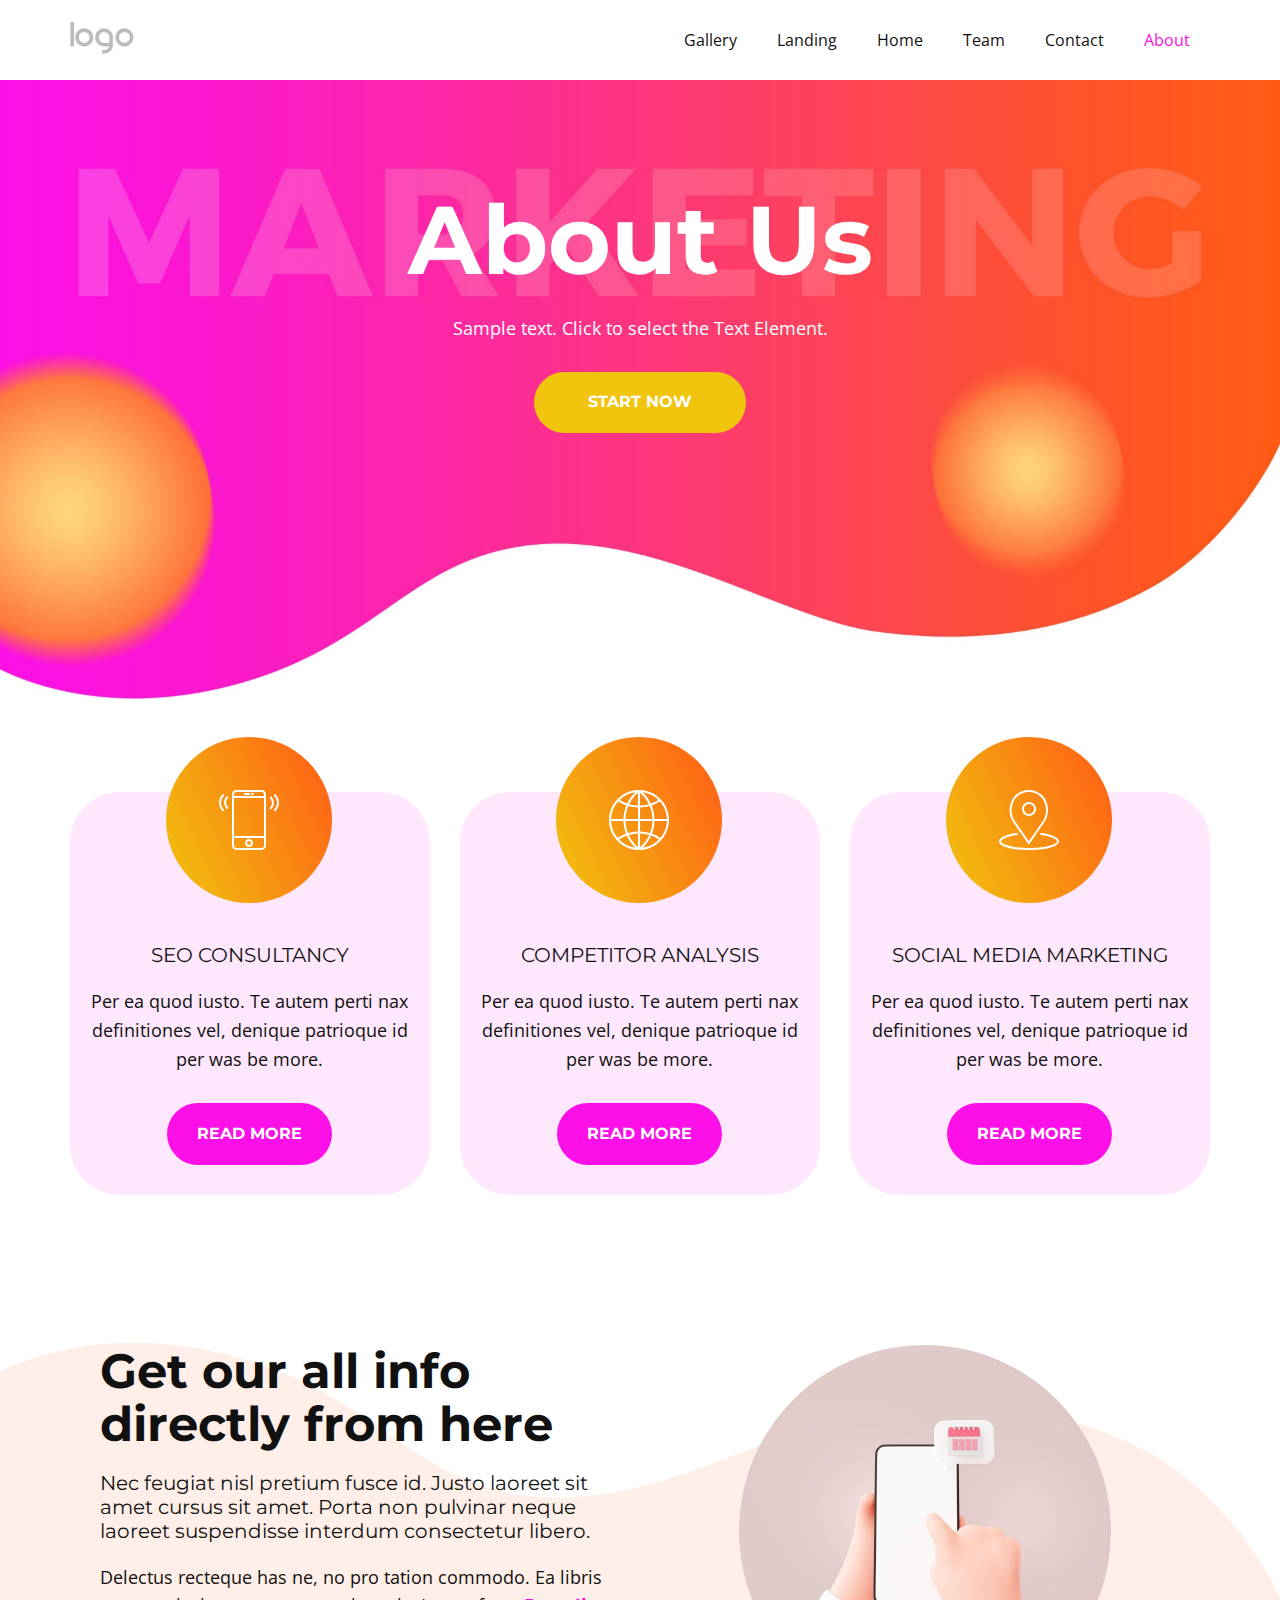
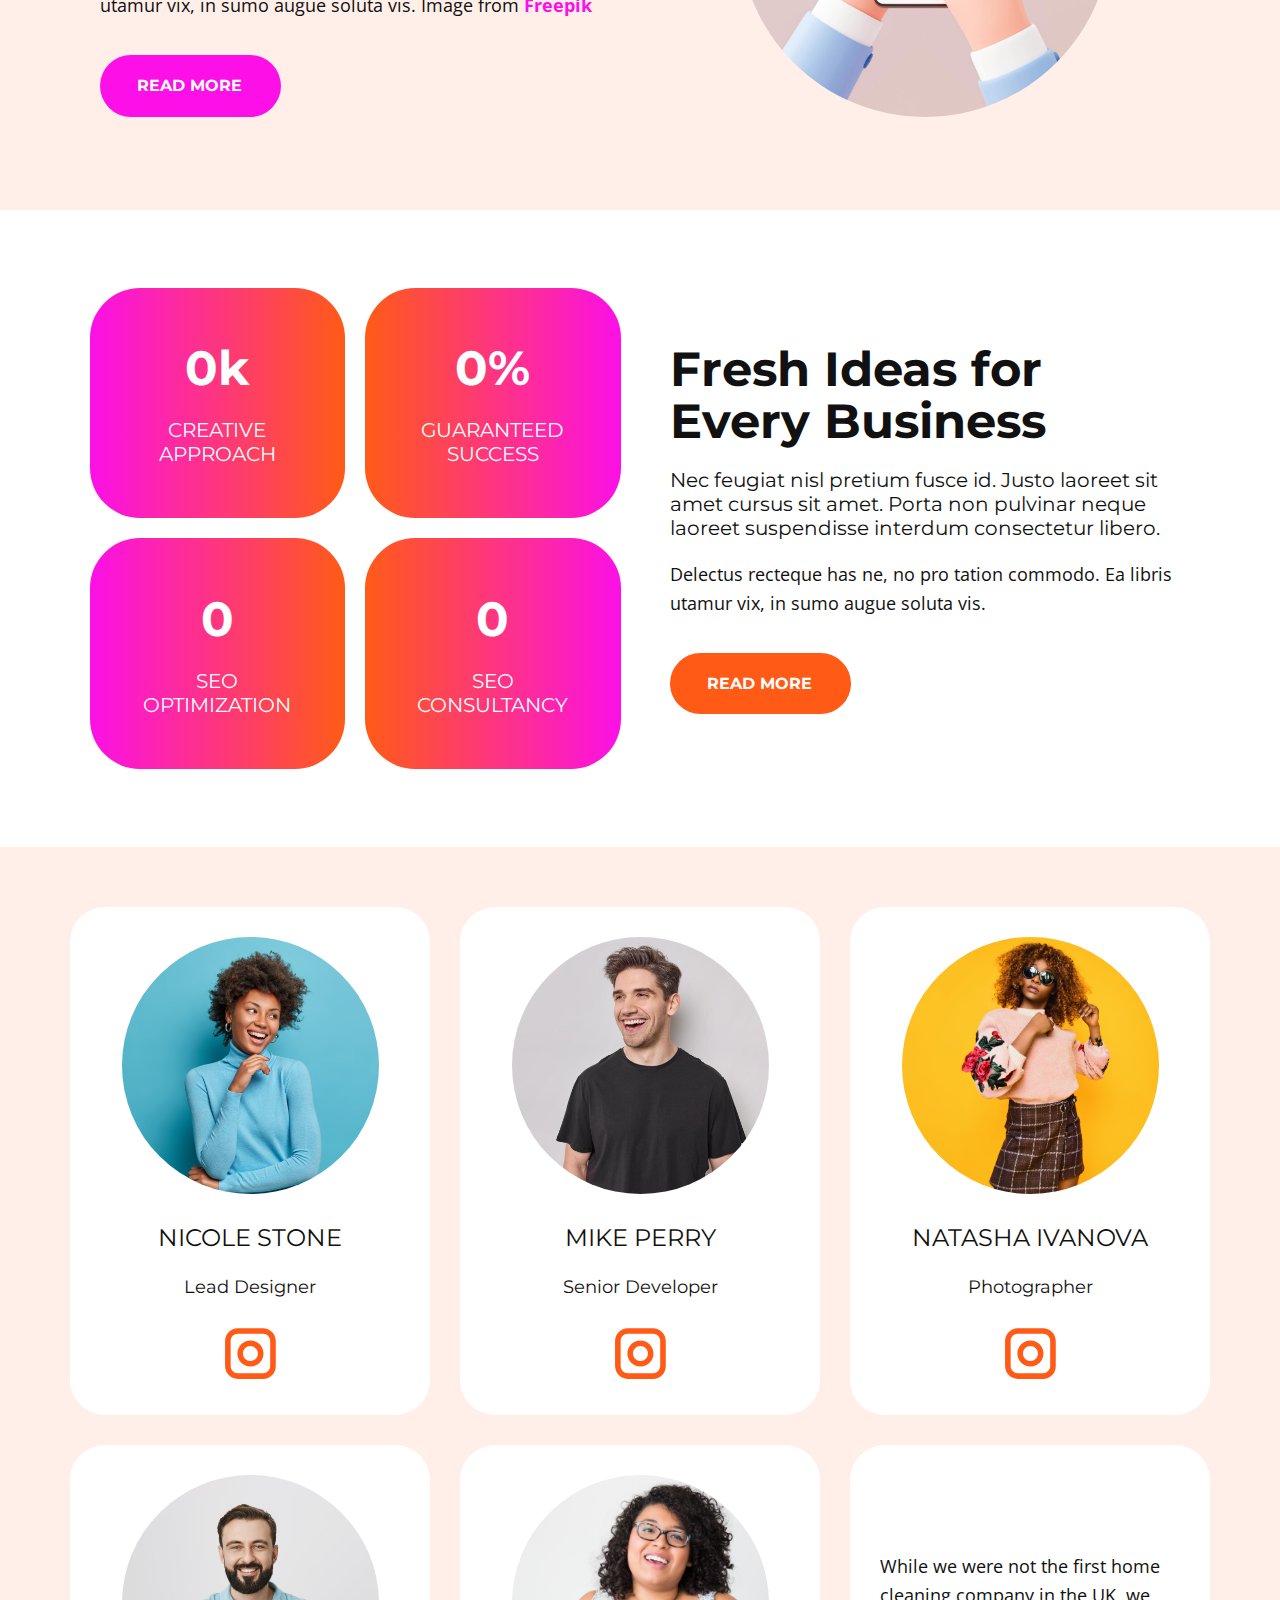
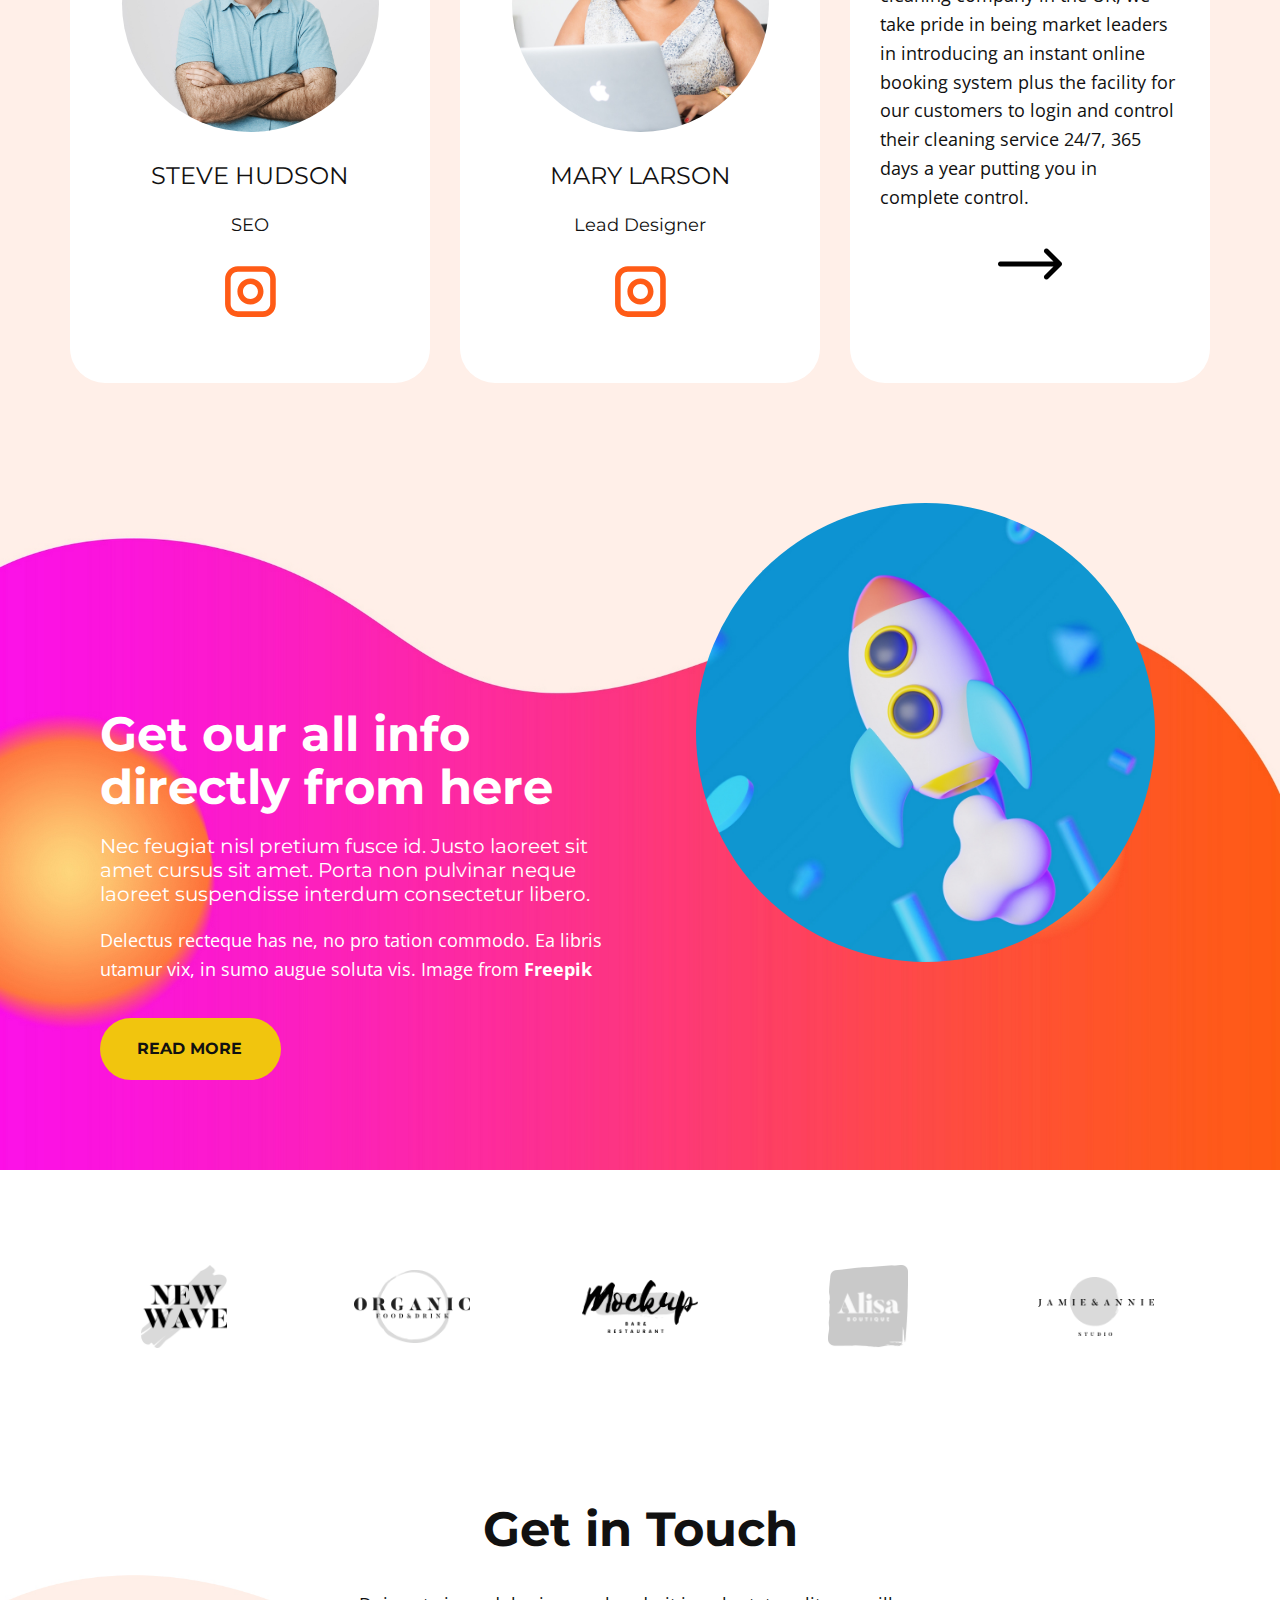
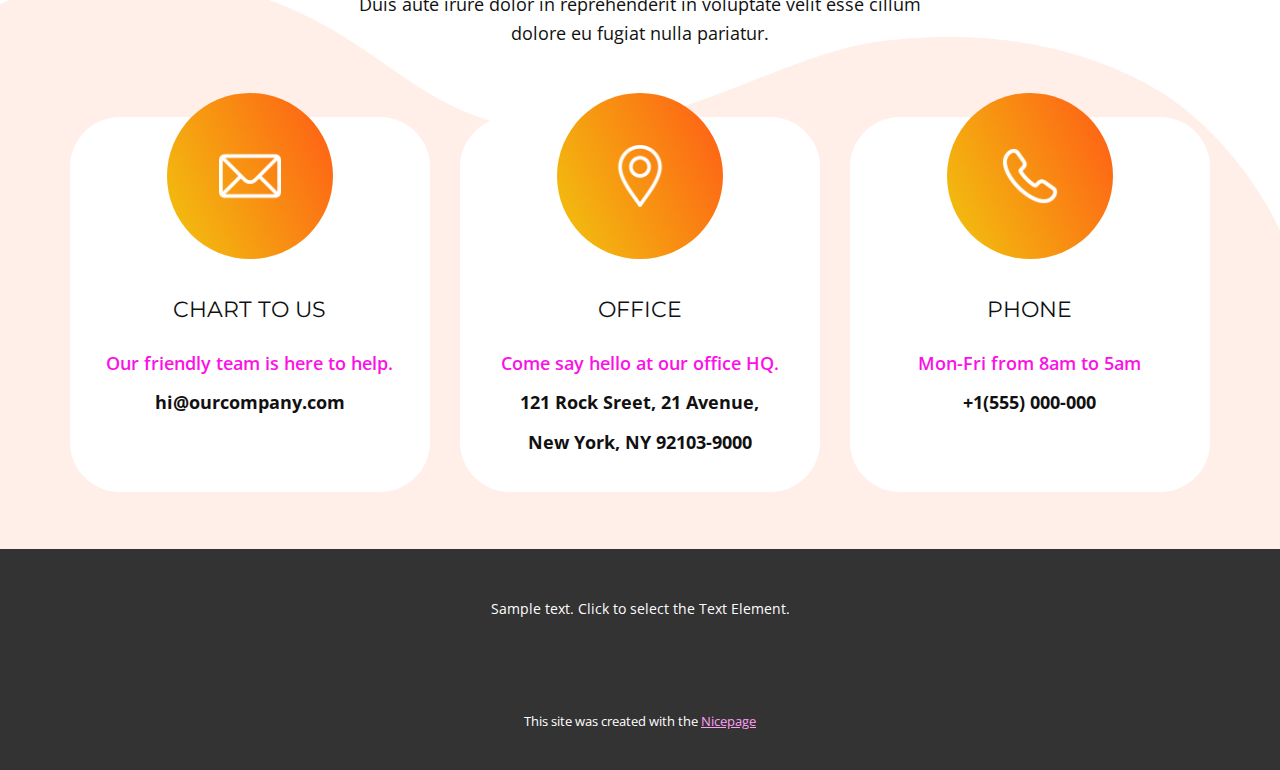
==== About.html @ 723f47ea "Add files via upload" ====
<!DOCTYPE html>
<html style="font-size: 16px;" lang="en"><head>
    <meta name="viewport" content="width=device-width, initial-scale=1.0">
    <meta charset="utf-8">
    <meta name="keywords" content="About Us, ​Get our all info directly from here, ​Fresh Ideas for Every Business, ​Get our all info directly from here, Get in Touch">
    <meta name="description" content="">
    <title>About</title>
    <link rel="stylesheet" href="nicepage.css" media="screen">
<link rel="stylesheet" href="About.css" media="screen">
    <script class="u-script" type="text/javascript" src="jquery.js" defer=""></script>
    <script class="u-script" type="text/javascript" src="nicepage.js" defer=""></script>
    <meta name="generator" content="Nicepage 6.17.0, nicepage.com">
    <link id="u-theme-google-font" rel="stylesheet" href="https://fonts.googleapis.com/css?family=Roboto:100,100i,300,300i,400,400i,500,500i,700,700i,900,900i|Open+Sans:300,300i,400,400i,500,500i,600,600i,700,700i,800,800i">
    <link id="u-page-google-font" rel="stylesheet" href="https://fonts.googleapis.com/css?family=Montserrat:100,100i,200,200i,300,300i,400,400i,500,500i,600,600i,700,700i,800,800i,900,900i">
    
    
    
    
    
    
    
    
    
    
    <script type="application/ld+json">{
		"@context": "http://schema.org",
		"@type": "Organization",
		"name": "",
		"logo": "images/default-logo.png"
}</script>
    <meta name="theme-color" content="#fc10e7">
    <meta property="og:title" content="About">
    <meta property="og:type" content="website">
  <meta data-intl-tel-input-cdn-path="intlTelInput/"></head>
  <body data-path-to-root="./" data-include-products="false" class="u-body u-xl-mode" data-lang="en"><header class="u-clearfix u-header u-header" id="sec-5bbf"><div class="u-clearfix u-sheet u-valign-middle u-sheet-1">
        <a href="#" class="u-image u-logo u-image-1">
          <img src="images/default-logo.png" class="u-logo-image u-logo-image-1">
        </a>
        <nav class="u-menu u-menu-dropdown u-offcanvas u-menu-1">
          <div class="menu-collapse" style="font-size: 1rem; letter-spacing: 0px;">
            <a class="u-button-style u-custom-left-right-menu-spacing u-custom-padding-bottom u-custom-top-bottom-menu-spacing u-nav-link u-text-active-palette-1-base u-text-hover-palette-2-base" href="#">
              <svg class="u-svg-link" viewBox="0 0 24 24"><use xlink:href="#menu-hamburger"></use></svg>
              <svg class="u-svg-content" version="1.1" id="menu-hamburger" viewBox="0 0 16 16" x="0px" y="0px" xmlns:xlink="http://www.w3.org/1999/xlink" xmlns="http://www.w3.org/2000/svg"><g><rect y="1" width="16" height="2"></rect><rect y="7" width="16" height="2"></rect><rect y="13" width="16" height="2"></rect>
</g></svg>
            </a>
          </div>
          <div class="u-nav-container">
            <ul class="u-nav u-unstyled u-nav-1"><li class="u-nav-item"><a class="u-button-style u-nav-link u-text-active-palette-1-base u-text-hover-palette-2-base" href="Gallery.html" style="padding: 10px 20px;">Gallery</a>
</li><li class="u-nav-item"><a class="u-button-style u-nav-link u-text-active-palette-1-base u-text-hover-palette-2-base" href="Landing.html" style="padding: 10px 20px;">Landing</a>
</li><li class="u-nav-item"><a class="u-button-style u-nav-link u-text-active-palette-1-base u-text-hover-palette-2-base" href="./" style="padding: 10px 20px;">Home</a>
</li><li class="u-nav-item"><a class="u-button-style u-nav-link u-text-active-palette-1-base u-text-hover-palette-2-base" href="Team.html" style="padding: 10px 20px;">Team</a>
</li><li class="u-nav-item"><a class="u-button-style u-nav-link u-text-active-palette-1-base u-text-hover-palette-2-base" href="Contact.html" style="padding: 10px 20px;">Contact</a>
</li><li class="u-nav-item"><a class="u-button-style u-nav-link u-text-active-palette-1-base u-text-hover-palette-2-base" href="About.html" style="padding: 10px 20px;">About</a>
</li></ul>
          </div>
          <div class="u-nav-container-collapse">
            <div class="u-black u-container-style u-inner-container-layout u-opacity u-opacity-95 u-sidenav">
              <div class="u-inner-container-layout u-sidenav-overflow">
                <div class="u-menu-close"></div>
                <ul class="u-align-center u-nav u-popupmenu-items u-unstyled u-nav-2"><li class="u-nav-item"><a class="u-button-style u-nav-link" href="Gallery.html">Gallery</a>
</li><li class="u-nav-item"><a class="u-button-style u-nav-link" href="Landing.html">Landing</a>
</li><li class="u-nav-item"><a class="u-button-style u-nav-link" href="./">Home</a>
</li><li class="u-nav-item"><a class="u-button-style u-nav-link" href="Team.html">Team</a>
</li><li class="u-nav-item"><a class="u-button-style u-nav-link" href="Contact.html">Contact</a>
</li><li class="u-nav-item"><a class="u-button-style u-nav-link" href="About.html">About</a>
</li></ul>
              </div>
            </div>
            <div class="u-black u-menu-overlay u-opacity u-opacity-70"></div>
          </div>
        </nav>
      </div></header>
    <section class="u-clearfix u-container-align-center-md u-container-align-center-sm u-container-align-center-xs u-image u-section-1" id="sec-e7ee" data-image-width="2008" data-image-height="1205">
      <div class="u-clearfix u-sheet u-valign-middle-sm u-sheet-1">
        <h1 class="u-align-center u-text u-text-body-alt-color u-text-1">About Us</h1>
        <p class="u-align-center u-text u-text-body-alt-color u-text-default u-text-2">Sample text. Click to select the Text Element.</p>
        <a href="#" class="u-align-center u-border-none u-btn u-button-style u-palette-3-base u-text-body-alt-color u-btn-1">start now</a>
      </div>
    </section>
    <section class="u-clearfix u-section-2" id="sec-95fb">
      <div class="u-clearfix u-sheet u-sheet-1">
        <div class="u-expanded-width u-list u-list-1">
          <div class="u-repeater u-repeater-1">
            <div class="u-container-align-center-lg u-container-align-center-md u-container-align-center-sm u-container-align-center-xs u-container-style u-list-item u-palette-1-light-3 u-radius-50 u-repeater-item u-shape-round u-list-item-1">
              <div class="u-container-layout u-similar-container u-container-layout-1"><span class="u-align-center-lg u-align-center-md u-align-center-sm u-align-center-xs u-gradient u-icon u-icon-circle u-text-white u-icon-1"><svg class="u-svg-link" preserveAspectRatio="xMidYMin slice" viewBox="0 0 60 60" style=""><use xlink:href="#svg-4ed3"></use></svg><svg class="u-svg-content" viewBox="0 0 60 60" x="0px" y="0px" id="svg-4ed3" style="enable-background:new 0 0 60 60;"><g><path d="M42.595,0H17.405C14.977,0,13,1.977,13,4.405v51.189C13,58.023,14.977,60,17.405,60h25.189C45.023,60,47,58.023,47,55.595
		V4.405C47,1.977,45.023,0,42.595,0z M15,8h30v38H15V8z M17.405,2h25.189C43.921,2,45,3.079,45,4.405V6H15V4.405
		C15,3.079,16.079,2,17.405,2z M42.595,58H17.405C16.079,58,15,56.921,15,55.595V48h30v7.595C45,56.921,43.921,58,42.595,58z"></path><path d="M30,49c-2.206,0-4,1.794-4,4s1.794,4,4,4s4-1.794,4-4S32.206,49,30,49z M30,55c-1.103,0-2-0.897-2-2s0.897-2,2-2
		s2,0.897,2,2S31.103,55,30,55z"></path><path d="M26,5h4c0.553,0,1-0.447,1-1s-0.447-1-1-1h-4c-0.553,0-1,0.447-1,1S25.447,5,26,5z"></path><path d="M33,5h1c0.553,0,1-0.447,1-1s-0.447-1-1-1h-1c-0.553,0-1,0.447-1,1S32.447,5,33,5z"></path><path d="M56.612,4.569c-0.391-0.391-1.023-0.391-1.414,0s-0.391,1.023,0,1.414c3.736,3.736,3.736,9.815,0,13.552
		c-0.391,0.391-0.391,1.023,0,1.414c0.195,0.195,0.451,0.293,0.707,0.293s0.512-0.098,0.707-0.293
		C61.128,16.434,61.128,9.085,56.612,4.569z"></path><path d="M52.401,6.845c-0.391-0.391-1.023-0.391-1.414,0s-0.391,1.023,0,1.414c1.237,1.237,1.918,2.885,1.918,4.639
		s-0.681,3.401-1.918,4.638c-0.391,0.391-0.391,1.023,0,1.414c0.195,0.195,0.451,0.293,0.707,0.293s0.512-0.098,0.707-0.293
		c1.615-1.614,2.504-3.764,2.504-6.052S54.017,8.459,52.401,6.845z"></path><path d="M4.802,5.983c0.391-0.391,0.391-1.023,0-1.414s-1.023-0.391-1.414,0c-4.516,4.516-4.516,11.864,0,16.38
		c0.195,0.195,0.451,0.293,0.707,0.293s0.512-0.098,0.707-0.293c0.391-0.391,0.391-1.023,0-1.414
		C1.065,15.799,1.065,9.72,4.802,5.983z"></path><path d="M9.013,6.569c-0.391-0.391-1.023-0.391-1.414,0c-1.615,1.614-2.504,3.764-2.504,6.052s0.889,4.438,2.504,6.053
		c0.195,0.195,0.451,0.293,0.707,0.293s0.512-0.098,0.707-0.293c0.391-0.391,0.391-1.023,0-1.414
		c-1.237-1.237-1.918-2.885-1.918-4.639S7.775,9.22,9.013,7.983C9.403,7.593,9.403,6.96,9.013,6.569z"></path>
</g></svg></span>
                <h5 class="u-align-center-lg u-align-center-md u-align-center-sm u-align-center-xs u-text u-text-default u-text-1"> SEO Consultancy</h5>
                <p class="u-align-center u-text u-text-default u-text-2"> Per ea quod iusto. Te autem perti nax definitiones vel, denique patrioque id per was be more.</p>
                <a href="#" class="u-align-center-lg u-align-center-md u-align-center-sm u-align-center-xs u-btn u-button-style u-btn-1">read more</a>
              </div>
            </div>
            <div class="u-container-align-center-lg u-container-align-center-md u-container-align-center-sm u-container-align-center-xs u-container-style u-list-item u-palette-1-light-3 u-radius-50 u-repeater-item u-shape-round u-list-item-2">
              <div class="u-container-layout u-similar-container u-container-layout-2"><span class="u-align-center-lg u-align-center-md u-align-center-sm u-align-center-xs u-gradient u-icon u-icon-circle u-text-white u-icon-2"><svg class="u-svg-link" preserveAspectRatio="xMidYMin slice" viewBox="0 0 58 58" style=""><use xlink:href="#svg-db15"></use></svg><svg class="u-svg-content" viewBox="0 0 58 58" x="0px" y="0px" id="svg-db15" style="enable-background:new 0 0 58 58;"><path d="M50.688,48.222C55.232,43.101,58,36.369,58,29c0-7.667-2.996-14.643-7.872-19.834c0,0,0-0.001,0-0.001
	c-0.004-0.006-0.01-0.008-0.013-0.013c-5.079-5.399-12.195-8.855-20.11-9.126l-0.001-0.001L29.439,0.01C29.293,0.005,29.147,0,29,0
	s-0.293,0.005-0.439,0.01l-0.563,0.015l-0.001,0.001c-7.915,0.271-15.031,3.727-20.11,9.126c-0.004,0.005-0.01,0.007-0.013,0.013
	c0,0,0,0.001-0.001,0.002C2.996,14.357,0,21.333,0,29c0,7.369,2.768,14.101,7.312,19.222c0.006,0.009,0.006,0.019,0.013,0.028
	c0.018,0.025,0.044,0.037,0.063,0.06c5.106,5.708,12.432,9.385,20.608,9.665l0.001,0.001l0.563,0.015C28.707,57.995,28.853,58,29,58
	s0.293-0.005,0.439-0.01l0.563-0.015l0.001-0.001c8.185-0.281,15.519-3.965,20.625-9.685c0.013-0.017,0.034-0.022,0.046-0.04
	C50.682,48.241,50.682,48.231,50.688,48.222z M2.025,30h12.003c0.113,4.239,0.941,8.358,2.415,12.217
	c-2.844,1.029-5.563,2.409-8.111,4.131C4.585,41.891,2.253,36.21,2.025,30z M8.878,11.023c2.488,1.618,5.137,2.914,7.9,3.882
	C15.086,19.012,14.15,23.44,14.028,28H2.025C2.264,21.493,4.812,15.568,8.878,11.023z M55.975,28H43.972
	c-0.122-4.56-1.058-8.988-2.75-13.095c2.763-0.968,5.412-2.264,7.9-3.882C53.188,15.568,55.736,21.493,55.975,28z M28,14.963
	c-2.891-0.082-5.729-0.513-8.471-1.283C21.556,9.522,24.418,5.769,28,2.644V14.963z M28,16.963V28H16.028
	c0.123-4.348,1.035-8.565,2.666-12.475C21.7,16.396,24.821,16.878,28,16.963z M30,16.963c3.179-0.085,6.3-0.566,9.307-1.438
	c1.631,3.91,2.543,8.127,2.666,12.475H30V16.963z M30,14.963V2.644c3.582,3.125,6.444,6.878,8.471,11.036
	C35.729,14.45,32.891,14.881,30,14.963z M40.409,13.072c-1.921-4.025-4.587-7.692-7.888-10.835
	c5.856,0.766,11.125,3.414,15.183,7.318C45.4,11.017,42.956,12.193,40.409,13.072z M17.591,13.072
	c-2.547-0.879-4.991-2.055-7.294-3.517c4.057-3.904,9.327-6.552,15.183-7.318C22.178,5.38,19.512,9.047,17.591,13.072z M16.028,30
	H28v10.038c-3.307,0.088-6.547,0.604-9.661,1.541C16.932,37.924,16.141,34.019,16.028,30z M28,42.038v13.318
	c-3.834-3.345-6.84-7.409-8.884-11.917C21.983,42.594,24.961,42.124,28,42.038z M30,55.356V42.038
	c3.039,0.085,6.017,0.556,8.884,1.4C36.84,47.947,33.834,52.011,30,55.356z M30,40.038V30h11.972
	c-0.113,4.019-0.904,7.924-2.312,11.58C36.547,40.642,33.307,40.126,30,40.038z M43.972,30h12.003
	c-0.228,6.21-2.559,11.891-6.307,16.348c-2.548-1.722-5.267-3.102-8.111-4.131C43.032,38.358,43.859,34.239,43.972,30z
	 M9.691,47.846c2.366-1.572,4.885-2.836,7.517-3.781c1.945,4.36,4.737,8.333,8.271,11.698C19.328,54.958,13.823,52.078,9.691,47.846
	z M32.521,55.763c3.534-3.364,6.326-7.337,8.271-11.698c2.632,0.945,5.15,2.209,7.517,3.781
	C44.177,52.078,38.672,54.958,32.521,55.763z"></path></svg></span>
                <h5 class="u-align-center-lg u-align-center-md u-align-center-sm u-align-center-xs u-text u-text-default u-text-3"> Competitor Analysis</h5>
                <p class="u-align-center u-text u-text-default u-text-4"> Per ea quod iusto. Te autem perti nax definitiones vel, denique patrioque id per was be more.</p>
                <a href="#" class="u-align-center-lg u-align-center-md u-align-center-sm u-align-center-xs u-btn u-button-style u-btn-2"> read more</a>
              </div>
            </div>
            <div class="u-container-align-center-lg u-container-align-center-md u-container-align-center-sm u-container-align-center-xs u-container-style u-list-item u-palette-1-light-3 u-radius-50 u-repeater-item u-shape-round u-list-item-3">
              <div class="u-container-layout u-similar-container u-container-layout-3"><span class="u-align-center-lg u-align-center-md u-align-center-sm u-align-center-xs u-gradient u-icon u-icon-circle u-text-white u-icon-3"><svg class="u-svg-link" preserveAspectRatio="xMidYMin slice" viewBox="0 0 60 60" style=""><use xlink:href="#svg-4202"></use></svg><svg class="u-svg-content" viewBox="0 0 60 60" x="0px" y="0px" id="svg-4202" style="enable-background:new 0 0 60 60;"><g><path d="M30,26c3.86,0,7-3.141,7-7s-3.14-7-7-7s-7,3.141-7,7S26.14,26,30,26z M30,14c2.757,0,5,2.243,5,5s-2.243,5-5,5
		s-5-2.243-5-5S27.243,14,30,14z"></path><path d="M29.823,54.757L45.164,32.6c5.754-7.671,4.922-20.28-1.781-26.982C39.761,1.995,34.945,0,29.823,0
		s-9.938,1.995-13.56,5.617c-6.703,6.702-7.535,19.311-1.804,26.952L29.823,54.757z M17.677,7.031C20.922,3.787,25.235,2,29.823,2
		s8.901,1.787,12.146,5.031c6.05,6.049,6.795,17.437,1.573,24.399L29.823,51.243L16.082,31.4
		C10.882,24.468,11.628,13.08,17.677,7.031z"></path><path d="M42.117,43.007c-0.55-0.067-1.046,0.327-1.11,0.876s0.328,1.046,0.876,1.11C52.399,46.231,58,49.567,58,51.5
		c0,2.714-10.652,6.5-28,6.5S2,54.214,2,51.5c0-1.933,5.601-5.269,16.117-6.507c0.548-0.064,0.94-0.562,0.876-1.11
		c-0.065-0.549-0.561-0.945-1.11-0.876C7.354,44.247,0,47.739,0,51.5C0,55.724,10.305,60,30,60s30-4.276,30-8.5
		C60,47.739,52.646,44.247,42.117,43.007z"></path>
</g></svg></span>
                <h5 class="u-align-center-lg u-align-center-md u-align-center-sm u-align-center-xs u-text u-text-default u-text-5"> Social Media Marketing</h5>
                <p class="u-align-center u-text u-text-default u-text-6"> Per ea quod iusto. Te autem perti nax definitiones vel, denique patrioque id per was be more.</p>
                <a href="#" class="u-align-center-lg u-align-center-md u-align-center-sm u-align-center-xs u-btn u-button-style u-btn-3"> read more</a>
              </div>
            </div>
          </div>
        </div>
      </div>
    </section>
    <section class="u-clearfix u-image u-section-3" id="sec-f7cf" data-image-width="2008" data-image-height="1205">
      <div class="u-clearfix u-sheet u-sheet-1">
        <div class="u-clearfix u-expanded-width u-layout-wrap u-layout-wrap-1">
          <div class="u-layout">
            <div class="u-layout-row">
              <div class="u-container-style u-layout-cell u-size-30 u-layout-cell-1">
                <div class="u-container-layout u-container-layout-1">
                  <h2 class="u-text u-text-default u-text-1"> Get our all info directly from here</h2>
                  <h4 class="u-text u-text-default u-text-2"> Nec feugiat nisl pretium fusce id. Justo laoreet sit amet cursus sit amet. Porta non pulvinar neque laoreet suspendisse interdum consectetur libero.</h4>
                  <p class="u-text u-text-default u-text-3"> Delectus recteque has ne, no pro tation commodo. Ea libris utamur vix, in sumo augue soluta vis. Image from <a href="https://freepik.com" class="u-active-none u-border-none u-btn u-button-link u-button-style u-hover-none u-none u-text-palette-1-base u-btn-1">Freepik</a>
                  </p>
                  <a href="#" class="u-btn u-button-style u-btn-2">read more</a>
                </div>
              </div>
              <div class="u-container-align-center-lg u-container-align-center-md u-container-align-center-xl u-container-style u-layout-cell u-size-30 u-layout-cell-2">
                <div class="u-container-layout u-valign-bottom-lg u-valign-bottom-xl u-valign-middle-md u-valign-top-sm u-valign-top-xs u-container-layout-2">
                  <div class="u-image u-image-circle u-image-1" alt="" data-image-width="1500" data-image-height="1136"></div>
                </div>
              </div>
            </div>
          </div>
        </div>
      </div>
    </section>
    <section class="u-clearfix u-section-4" id="carousel_4d0b">
      <div class="u-clearfix u-sheet u-valign-middle u-sheet-1">
        <div class="u-clearfix u-expanded-width u-layout-wrap u-layout-wrap-1">
          <div class="u-layout">
            <div class="u-layout-row">
              <div class="u-container-style u-layout-cell u-size-30 u-layout-cell-1">
                <div class="u-container-layout u-valign-bottom u-container-layout-1">
                  <div class="u-list u-list-1">
                    <div class="u-repeater u-repeater-1">
                      <div class="u-align-center u-container-align-center u-container-style u-custom-item u-gradient u-list-item u-radius-50 u-repeater-item u-shape-round u-list-item-1">
                        <div class="u-container-layout u-similar-container u-valign-middle u-container-layout-2">
                          <h3 class="u-align-center u-custom-font u-font-montserrat u-text u-text-body-alt-color u-text-1" data-animation-name="counter" data-animation-event="scroll" data-animation-duration="3000">5k</h3>
                          <h5 class="u-align-center u-text u-text-body-alt-color u-text-2"> Creative Approach</h5>
                        </div>
                      </div>
                      <div class="u-align-center u-container-align-center u-container-style u-custom-item u-gradient u-list-item u-radius-50 u-repeater-item u-shape-round u-list-item-2">
                        <div class="u-container-layout u-similar-container u-valign-middle u-container-layout-3">
                          <h3 class="u-align-center u-custom-font u-font-montserrat u-text u-text-body-alt-color u-text-3" data-animation-name="counter" data-animation-event="scroll" data-animation-duration="3000">60%</h3>
                          <h5 class="u-align-center u-text u-text-body-alt-color u-text-4"> Guaranteed Success</h5>
                        </div>
                      </div>
                      <div class="u-align-center u-container-align-center u-container-style u-custom-item u-gradient u-list-item u-radius-50 u-repeater-item u-shape-round u-list-item-3">
                        <div class="u-container-layout u-similar-container u-valign-middle u-container-layout-4">
                          <h3 class="u-align-center u-custom-font u-font-montserrat u-text u-text-body-alt-color u-text-5" data-animation-name="counter" data-animation-event="scroll" data-animation-duration="3000">100</h3>
                          <h5 class="u-align-center u-text u-text-body-alt-color u-text-6"> SEO Optimization</h5>
                        </div>
                      </div>
                      <div class="u-align-center u-container-align-center u-container-style u-custom-item u-gradient u-list-item u-radius-50 u-repeater-item u-shape-round u-list-item-4">
                        <div class="u-container-layout u-similar-container u-valign-middle u-container-layout-5">
                          <h3 class="u-align-center u-custom-font u-font-montserrat u-text u-text-body-alt-color u-text-7" data-animation-name="counter" data-animation-event="scroll" data-animation-duration="3000">1230</h3>
                          <h5 class="u-align-center u-text u-text-body-alt-color u-text-8"> SEO Consultancy</h5>
                        </div>
                      </div>
                    </div>
                  </div>
                </div>
              </div>
              <div class="u-container-align-left u-container-style u-layout-cell u-size-30 u-layout-cell-2">
                <div class="u-container-layout u-valign-middle u-container-layout-6">
                  <h2 class="u-align-left u-text u-text-default u-text-9"> Fresh Ideas for Every Business</h2>
                  <h4 class="u-align-left u-text u-text-default u-text-10"> Nec feugiat nisl pretium fusce id. Justo laoreet sit amet cursus sit amet. Porta non pulvinar neque laoreet suspendisse interdum consectetur libero.</h4>
                  <p class="u-align-left u-text u-text-default u-text-11"> Delectus recteque has ne, no pro tation commodo. Ea libris utamur vix, in sumo augue soluta vis.</p>
                  <a href="#" class="u-align-left u-border-none u-btn u-button-style u-palette-2-base u-btn-1">read more</a>
                </div>
              </div>
            </div>
          </div>
        </div>
      </div>
    </section>
    <section class="u-clearfix u-palette-2-light-3 u-section-5" id="carousel_df4d">
      <div class="u-clearfix u-sheet u-sheet-1">
        <div class="u-clearfix u-expanded-width u-gutter-30 u-layout-wrap u-layout-wrap-1">
          <div class="u-layout">
            <div class="u-layout-col">
              <div class="u-size-30">
                <div class="u-layout-row">
                  <div class="u-align-center-lg u-align-center-xl u-container-style u-layout-cell u-radius-50 u-shape-round u-size-20 u-white u-layout-cell-1">
                    <div class="u-container-layout u-container-layout-1">
                      <div class="u-image u-image-circle u-image-1" alt="" data-image-width="1500" data-image-height="1000"></div>
                      <h5 class="u-align-center-md u-align-center-sm u-align-center-xs u-custom-font u-font-montserrat u-text u-text-default u-text-1">Nicole Stone</h5>
                      <p class="u-align-center-md u-align-center-sm u-align-center-xs u-custom-font u-font-montserrat u-text u-text-default u-text-2">Lead Designer</p>
                      <div class="u-social-icons u-spacing-10 u-social-icons-1">
                        <a class="u-social-url" title="instagram" target="_blank" href="https://instagram.com/name"><span class="u-icon u-social-icon u-social-instagram u-text-palette-2-base u-icon-1"><svg class="u-svg-link" preserveAspectRatio="xMidYMin slice" viewBox="0 0 112 112" style=""><use xlink:href="#svg-2d59"></use></svg><svg class="u-svg-content" viewBox="0 0 112 112" x="0" y="0" id="svg-2d59"><path fill="currentColor" d="M55.9,32.9c-12.8,0-23.2,10.4-23.2,23.2s10.4,23.2,23.2,23.2s23.2-10.4,23.2-23.2S68.7,32.9,55.9,32.9z
	 M55.9,69.4c-7.4,0-13.3-6-13.3-13.3c-0.1-7.4,6-13.3,13.3-13.3s13.3,6,13.3,13.3C69.3,63.5,63.3,69.4,55.9,69.4z"></path><path fill="#FFFFFF" d="M79.7,26.8c-3,0-5.4,2.5-5.4,5.4s2.5,5.4,5.4,5.4c3,0,5.4-2.5,5.4-5.4S82.7,26.8,79.7,26.8z"></path><path fill="currentColor" d="M78.2,11H33.5C21,11,10.8,21.3,10.8,33.7v44.7c0,12.6,10.2,22.8,22.7,22.8h44.7c12.6,0,22.7-10.2,22.7-22.7
	V33.7C100.8,21.1,90.6,11,78.2,11z M91,78.4c0,7.1-5.8,12.8-12.8,12.8H33.5c-7.1,0-12.8-5.8-12.8-12.8V33.7
	c0-7.1,5.8-12.8,12.8-12.8h44.7c7.1,0,12.8,5.8,12.8,12.8V78.4z"></path></svg></span>
                        </a>
                      </div>
                    </div>
                  </div>
                  <div class="u-align-center-lg u-align-center-xl u-container-style u-layout-cell u-radius-50 u-shape-round u-size-20 u-white u-layout-cell-2">
                    <div class="u-container-layout u-container-layout-2">
                      <div class="u-image u-image-circle u-image-2" alt="" data-image-width="1500" data-image-height="1000"></div>
                      <h5 class="u-align-center-md u-align-center-sm u-align-center-xs u-custom-font u-font-montserrat u-text u-text-default u-text-3">Mike Perry</h5>
                      <p class="u-align-center-md u-align-center-sm u-align-center-xs u-custom-font u-font-montserrat u-text u-text-default u-text-4"> Senior Developer</p>
                      <div class="u-social-icons u-spacing-10 u-social-icons-2">
                        <a class="u-social-url" title="instagram" target="_blank" href="https://instagram.com/name"><span class="u-icon u-social-icon u-social-instagram u-text-palette-2-base u-icon-2"><svg class="u-svg-link" preserveAspectRatio="xMidYMin slice" viewBox="0 0 112 112" style=""><use xlink:href="#svg-841e"></use></svg><svg class="u-svg-content" viewBox="0 0 112 112" x="0" y="0" id="svg-841e"><path fill="currentColor" d="M55.9,32.9c-12.8,0-23.2,10.4-23.2,23.2s10.4,23.2,23.2,23.2s23.2-10.4,23.2-23.2S68.7,32.9,55.9,32.9z
	 M55.9,69.4c-7.4,0-13.3-6-13.3-13.3c-0.1-7.4,6-13.3,13.3-13.3s13.3,6,13.3,13.3C69.3,63.5,63.3,69.4,55.9,69.4z"></path><path fill="#FFFFFF" d="M79.7,26.8c-3,0-5.4,2.5-5.4,5.4s2.5,5.4,5.4,5.4c3,0,5.4-2.5,5.4-5.4S82.7,26.8,79.7,26.8z"></path><path fill="currentColor" d="M78.2,11H33.5C21,11,10.8,21.3,10.8,33.7v44.7c0,12.6,10.2,22.8,22.7,22.8h44.7c12.6,0,22.7-10.2,22.7-22.7
	V33.7C100.8,21.1,90.6,11,78.2,11z M91,78.4c0,7.1-5.8,12.8-12.8,12.8H33.5c-7.1,0-12.8-5.8-12.8-12.8V33.7
	c0-7.1,5.8-12.8,12.8-12.8h44.7c7.1,0,12.8,5.8,12.8,12.8V78.4z"></path></svg></span>
                        </a>
                      </div>
                    </div>
                  </div>
                  <div class="u-align-center-lg u-align-center-xl u-container-style u-layout-cell u-radius-50 u-shape-round u-size-20 u-white u-layout-cell-3">
                    <div class="u-container-layout u-container-layout-3">
                      <div class="u-image u-image-circle u-image-3" alt="" data-image-width="2250" data-image-height="1500"></div>
                      <h5 class="u-align-center-md u-align-center-sm u-align-center-xs u-custom-font u-font-montserrat u-text u-text-default u-text-5">Natasha Ivanova</h5>
                      <p class="u-align-center-md u-align-center-sm u-align-center-xs u-custom-font u-font-montserrat u-text u-text-default u-text-6">Photographer</p>
                      <div class="u-social-icons u-spacing-10 u-social-icons-3">
                        <a class="u-social-url" title="instagram" target="_blank" href="https://instagram.com/name"><span class="u-icon u-social-icon u-social-instagram u-text-palette-2-base u-icon-3"><svg class="u-svg-link" preserveAspectRatio="xMidYMin slice" viewBox="0 0 112 112" style=""><use xlink:href="#svg-9de5"></use></svg><svg class="u-svg-content" viewBox="0 0 112 112" x="0" y="0" id="svg-9de5"><path fill="currentColor" d="M55.9,32.9c-12.8,0-23.2,10.4-23.2,23.2s10.4,23.2,23.2,23.2s23.2-10.4,23.2-23.2S68.7,32.9,55.9,32.9z
	 M55.9,69.4c-7.4,0-13.3-6-13.3-13.3c-0.1-7.4,6-13.3,13.3-13.3s13.3,6,13.3,13.3C69.3,63.5,63.3,69.4,55.9,69.4z"></path><path fill="#FFFFFF" d="M79.7,26.8c-3,0-5.4,2.5-5.4,5.4s2.5,5.4,5.4,5.4c3,0,5.4-2.5,5.4-5.4S82.7,26.8,79.7,26.8z"></path><path fill="currentColor" d="M78.2,11H33.5C21,11,10.8,21.3,10.8,33.7v44.7c0,12.6,10.2,22.8,22.7,22.8h44.7c12.6,0,22.7-10.2,22.7-22.7
	V33.7C100.8,21.1,90.6,11,78.2,11z M91,78.4c0,7.1-5.8,12.8-12.8,12.8H33.5c-7.1,0-12.8-5.8-12.8-12.8V33.7
	c0-7.1,5.8-12.8,12.8-12.8h44.7c7.1,0,12.8,5.8,12.8,12.8V78.4z"></path></svg></span>
                        </a>
                      </div>
                    </div>
                  </div>
                </div>
              </div>
              <div class="u-size-30">
                <div class="u-layout-row">
                  <div class="u-align-center-lg u-align-center-xl u-container-style u-layout-cell u-radius-50 u-shape-round u-size-20 u-white u-layout-cell-4">
                    <div class="u-container-layout u-container-layout-4">
                      <div class="u-image u-image-circle u-image-4" alt="" data-image-width="1500" data-image-height="1000"></div>
                      <h5 class="u-align-center-md u-align-center-sm u-align-center-xs u-custom-font u-font-montserrat u-text u-text-default u-text-7"> Steve Hudson</h5>
                      <p class="u-align-center-md u-align-center-sm u-align-center-xs u-custom-font u-font-montserrat u-text u-text-default u-text-8">SEO</p>
                      <div class="u-social-icons u-spacing-10 u-social-icons-4">
                        <a class="u-social-url" title="instagram" target="_blank" href="https://instagram.com/name"><span class="u-icon u-social-icon u-social-instagram u-text-palette-2-base u-icon-4"><svg class="u-svg-link" preserveAspectRatio="xMidYMin slice" viewBox="0 0 112 112" style=""><use xlink:href="#svg-9c2e"></use></svg><svg class="u-svg-content" viewBox="0 0 112 112" x="0" y="0" id="svg-9c2e"><path fill="currentColor" d="M55.9,32.9c-12.8,0-23.2,10.4-23.2,23.2s10.4,23.2,23.2,23.2s23.2-10.4,23.2-23.2S68.7,32.9,55.9,32.9z
	 M55.9,69.4c-7.4,0-13.3-6-13.3-13.3c-0.1-7.4,6-13.3,13.3-13.3s13.3,6,13.3,13.3C69.3,63.5,63.3,69.4,55.9,69.4z"></path><path fill="#FFFFFF" d="M79.7,26.8c-3,0-5.4,2.5-5.4,5.4s2.5,5.4,5.4,5.4c3,0,5.4-2.5,5.4-5.4S82.7,26.8,79.7,26.8z"></path><path fill="currentColor" d="M78.2,11H33.5C21,11,10.8,21.3,10.8,33.7v44.7c0,12.6,10.2,22.8,22.7,22.8h44.7c12.6,0,22.7-10.2,22.7-22.7
	V33.7C100.8,21.1,90.6,11,78.2,11z M91,78.4c0,7.1-5.8,12.8-12.8,12.8H33.5c-7.1,0-12.8-5.8-12.8-12.8V33.7
	c0-7.1,5.8-12.8,12.8-12.8h44.7c7.1,0,12.8,5.8,12.8,12.8V78.4z"></path></svg></span>
                        </a>
                      </div>
                    </div>
                  </div>
                  <div class="u-align-center u-container-style u-layout-cell u-radius-50 u-shape-round u-size-20 u-white u-layout-cell-5">
                    <div class="u-container-layout u-container-layout-5">
                      <div class="u-image u-image-circle u-image-5" data-image-width="1280" data-image-height="1920"></div>
                      <h5 class="u-custom-font u-font-montserrat u-text u-text-default u-text-9">Mary Larson</h5>
                      <p class="u-custom-font u-font-montserrat u-text u-text-default u-text-10">Lead Designer</p>
                      <div class="u-social-icons u-spacing-10 u-social-icons-5">
                        <a class="u-social-url" title="instagram" target="_blank" href="https://instagram.com/name"><span class="u-icon u-social-icon u-social-instagram u-text-palette-2-base u-icon-5"><svg class="u-svg-link" preserveAspectRatio="xMidYMin slice" viewBox="0 0 112 112" style=""><use xlink:href="#svg-6cc0"></use></svg><svg class="u-svg-content" viewBox="0 0 112 112" x="0" y="0" id="svg-6cc0"><path fill="currentColor" d="M55.9,32.9c-12.8,0-23.2,10.4-23.2,23.2s10.4,23.2,23.2,23.2s23.2-10.4,23.2-23.2S68.7,32.9,55.9,32.9z
	 M55.9,69.4c-7.4,0-13.3-6-13.3-13.3c-0.1-7.4,6-13.3,13.3-13.3s13.3,6,13.3,13.3C69.3,63.5,63.3,69.4,55.9,69.4z"></path><path fill="#FFFFFF" d="M79.7,26.8c-3,0-5.4,2.5-5.4,5.4s2.5,5.4,5.4,5.4c3,0,5.4-2.5,5.4-5.4S82.7,26.8,79.7,26.8z"></path><path fill="currentColor" d="M78.2,11H33.5C21,11,10.8,21.3,10.8,33.7v44.7c0,12.6,10.2,22.8,22.7,22.8h44.7c12.6,0,22.7-10.2,22.7-22.7
	V33.7C100.8,21.1,90.6,11,78.2,11z M91,78.4c0,7.1-5.8,12.8-12.8,12.8H33.5c-7.1,0-12.8-5.8-12.8-12.8V33.7
	c0-7.1,5.8-12.8,12.8-12.8h44.7c7.1,0,12.8,5.8,12.8,12.8V78.4z"></path></svg></span>
                        </a>
                      </div>
                    </div>
                  </div>
                  <div class="u-container-style u-layout-cell u-radius-50 u-shape-round u-size-20 u-white u-layout-cell-6">
                    <div class="u-container-layout u-valign-middle u-container-layout-6">
                      <p class="u-text u-text-default u-text-11"> While we were not the first home cleaning company in the UK, we take pride in being market leaders in introducing an instant online booking system plus the facility for our customers to login and control their cleaning service 24/7, 365 days a year putting you in complete control.&nbsp;</p><span class="u-file-icon u-icon u-icon-6"><img src="images/545682-45.png" alt=""></span>
                    </div>
                  </div>
                </div>
              </div>
            </div>
          </div>
        </div>
      </div>
    </section>
    <section class="u-clearfix u-image u-section-6" id="carousel_e3e1" data-image-width="2008" data-image-height="1205">
      <div class="u-clearfix u-sheet u-valign-middle-md u-valign-middle-xl u-sheet-1">
        <div class="u-clearfix u-expanded-width u-layout-wrap u-layout-wrap-1">
          <div class="u-layout">
            <div class="u-layout-row">
              <div class="u-container-style u-layout-cell u-size-30 u-layout-cell-1">
                <div class="u-container-layout u-valign-bottom u-container-layout-1">
                  <h2 class="u-text u-text-body-alt-color u-text-default u-text-1"> Get our all info directly from here</h2>
                  <h4 class="u-text u-text-body-alt-color u-text-default u-text-2"> Nec feugiat nisl pretium fusce id. Justo laoreet sit amet cursus sit amet. Porta non pulvinar neque laoreet suspendisse interdum consectetur libero.</h4>
                  <p class="u-text u-text-body-alt-color u-text-default u-text-3"> Delectus recteque has ne, no pro tation commodo. Ea libris utamur vix, in sumo augue soluta vis. Image from <a href="https://freepik.com" class="u-active-none u-border-none u-btn u-button-link u-button-style u-hover-none u-none u-text-white u-btn-1">Freepik</a>
                  </p>
                  <a href="#" class="u-border-none u-btn u-button-style u-palette-3-base u-btn-2">read more</a>
                </div>
              </div>
              <div class="u-container-style u-layout-cell u-size-30 u-layout-cell-2">
                <div class="u-container-layout u-valign-middle-sm u-valign-middle-xs u-container-layout-2">
                  <div class="u-image u-image-circle u-preserve-proportions u-image-1" alt="" data-image-width="2000" data-image-height="1125"></div>
                </div>
              </div>
            </div>
          </div>
        </div>
      </div>
    </section>
    <section class="u-align-center u-clearfix u-section-7" id="sec-a4a4">
      <div class="u-clearfix u-sheet u-sheet-1">
        <div class="u-clearfix u-expanded-width u-layout-wrap u-layout-wrap-1">
          <div class="u-layout">
            <div class="u-layout-row">
              <div class="u-align-center u-container-style u-layout-cell u-left-cell u-size-12 u-size-20-md u-layout-cell-1">
                <div class="u-container-layout u-valign-middle u-container-layout-1">
                  <img src="images/5.png" alt="" class="u-image u-image-contain u-image-default u-image-1">
                </div>
              </div>
              <div class="u-align-center u-container-style u-layout-cell u-size-12 u-size-20-md u-layout-cell-2">
                <div class="u-container-layout u-valign-middle u-container-layout-2">
                  <img src="images/3.png" alt="" class="u-image u-image-contain u-image-default u-image-2">
                </div>
              </div>
              <div class="u-align-center u-container-style u-layout-cell u-size-12 u-size-20-md u-layout-cell-3">
                <div class="u-container-layout u-valign-middle u-container-layout-3">
                  <img src="images/4.png" alt="" class="u-image u-image-contain u-image-default u-image-3">
                </div>
              </div>
              <div class="u-align-center u-container-style u-layout-cell u-size-12 u-size-30-md u-layout-cell-4">
                <div class="u-container-layout u-valign-middle u-container-layout-4">
                  <img src="images/2.png" alt="" class="u-image u-image-contain u-image-default u-image-4">
                </div>
              </div>
              <div class="u-align-center u-container-style u-layout-cell u-right-cell u-size-12 u-size-30-md u-layout-cell-5">
                <div class="u-container-layout u-valign-middle u-container-layout-5">
                  <img src="images/6.png" alt="" class="u-image u-image-contain u-image-default u-image-5">
                </div>
              </div>
            </div>
          </div>
        </div>
      </div>
    </section>
    <section class="u-clearfix u-container-align-center u-image u-section-8" id="sec-8b27" data-image-width="2008" data-image-height="1205">
      <div class="u-clearfix u-sheet u-sheet-1">
        <h2 class="u-align-center u-custom-font u-font-montserrat u-text u-text-default u-text-1">Get in Touch</h2>
        <p class="u-align-center u-text u-text-2"> Duis aute irure dolor in reprehenderit in voluptate velit esse cillum dolore eu fugiat nulla pariatur. </p>
        <div class="u-expanded-width u-list u-list-1">
          <div class="u-repeater u-repeater-1">
            <div class="u-align-center u-container-style u-list-item u-radius-50 u-repeater-item u-shape-round u-white u-list-item-1">
              <div class="u-container-layout u-similar-container u-container-layout-1"><span class="u-file-icon u-gradient u-icon u-icon-circle u-text-white u-icon-1"><img src="images/646094-23388df3.png" alt=""></span>
                <h5 class="u-text u-text-3">Chart to us</h5>
                <p class="u-text u-text-palette-1-base u-text-4">Our friendly team is here to help.<br>
                  <a href="#" class="u-active-none u-border-active-palette-3-base u-border-hover-palette-3-base u-border-none u-btn u-button-link u-button-style u-hover-none u-none u-text-active-palette-3-base u-text-body-color u-text-hover-palette-3-base u-btn-1">hi@ourcompany.com </a>
                </p>
              </div>
            </div>
            <div class="u-align-center u-container-style u-list-item u-radius-50 u-repeater-item u-shape-round u-white u-list-item-2">
              <div class="u-container-layout u-similar-container u-container-layout-2"><span class="u-file-icon u-gradient u-icon u-icon-circle u-text-white u-icon-2"><img src="images/2838912-49358f0d.png" alt=""></span>
                <h5 class="u-text u-text-5">Office</h5>
                <p class="u-text u-text-palette-1-base u-text-6"> Come say hello at our office HQ.<br>
                  <a href="#" class="u-active-none u-border-none u-btn u-button-link u-button-style u-hover-none u-none u-text-body-color u-btn-2">121 Rock Sreet, 21 Avenue,<br>New York, NY 92103-9000
                  </a>
                  <br>
                </p>
              </div>
            </div>
            <div class="u-align-center u-container-style u-list-item u-radius-50 u-repeater-item u-shape-round u-white u-list-item-3">
              <div class="u-container-layout u-similar-container u-container-layout-3"><span class="u-file-icon u-gradient u-icon u-icon-circle u-text-white u-icon-3"><img src="images/8066424-eec24b29.png" alt=""></span>
                <h5 class="u-text u-text-7">Phone</h5>
                <p class="u-text u-text-palette-1-base u-text-8"> Mon-Fri from 8am to 5am<br>
                  <a href="#" class="u-active-none u-border-active-palette-3-base u-border-hover-palette-3-base u-border-none u-btn u-button-link u-button-style u-hover-none u-none u-text-active-palette-3-base u-text-body-color u-text-hover-palette-3-base u-btn-3" data-animation-name="" data-animation-duration="0" data-animation-delay="0" data-animation-direction="">+1(555) 000-000</a>
                </p>
              </div>
            </div>
          </div>
        </div>
      </div>
    </section>
    
    
    
    <footer class="u-align-center u-clearfix u-container-align-center u-footer u-grey-80 u-footer" id="sec-2d1f"><div class="u-clearfix u-sheet u-sheet-1">
        <p class="u-small-text u-text u-text-variant u-text-1">Sample text. Click to select the Text Element.</p>
      </div></footer>
    <section class="u-backlink u-clearfix u-grey-80">
      <p class="u-text">
        <span>This site was created with the </span>
        <a class="u-link" href="https://nicepage.com/" target="_blank" rel="nofollow">
          <span>Nicepage</span>
        </a>
      </p>
    </section>
  
</body></html>
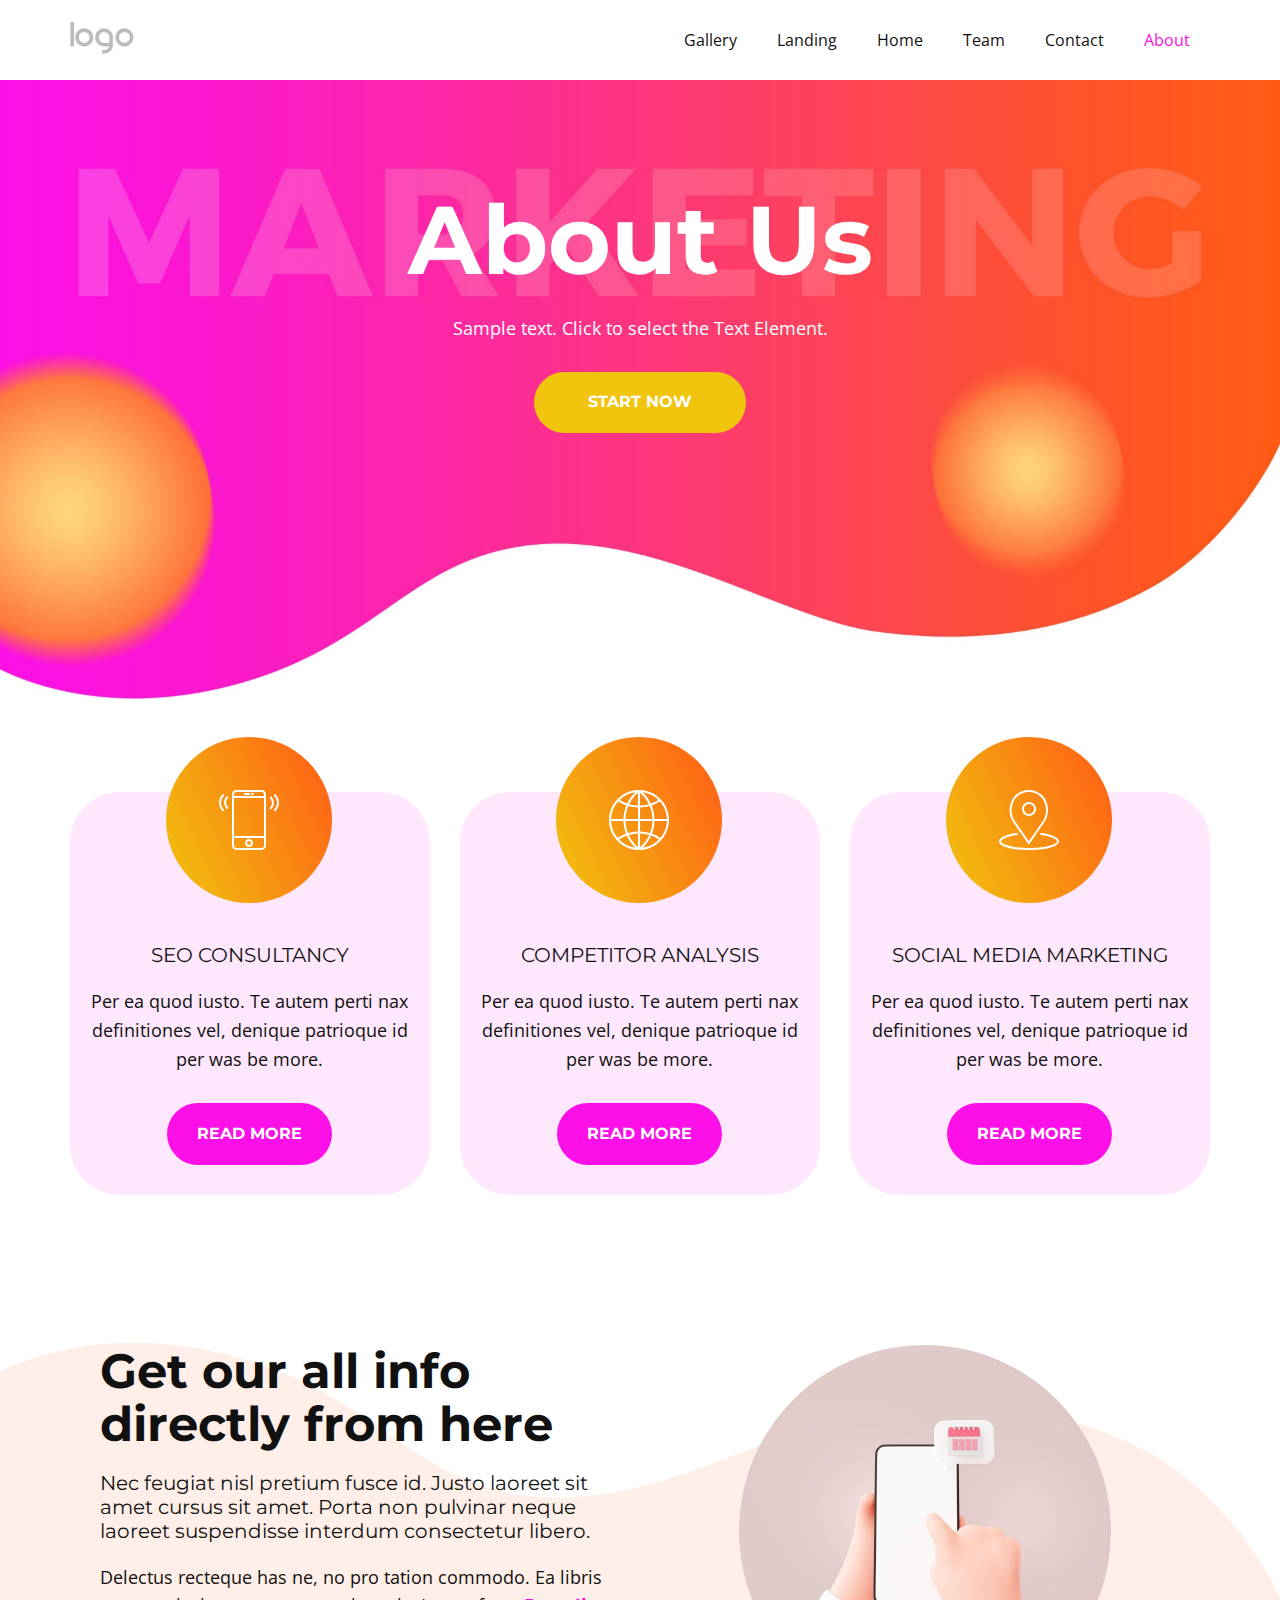
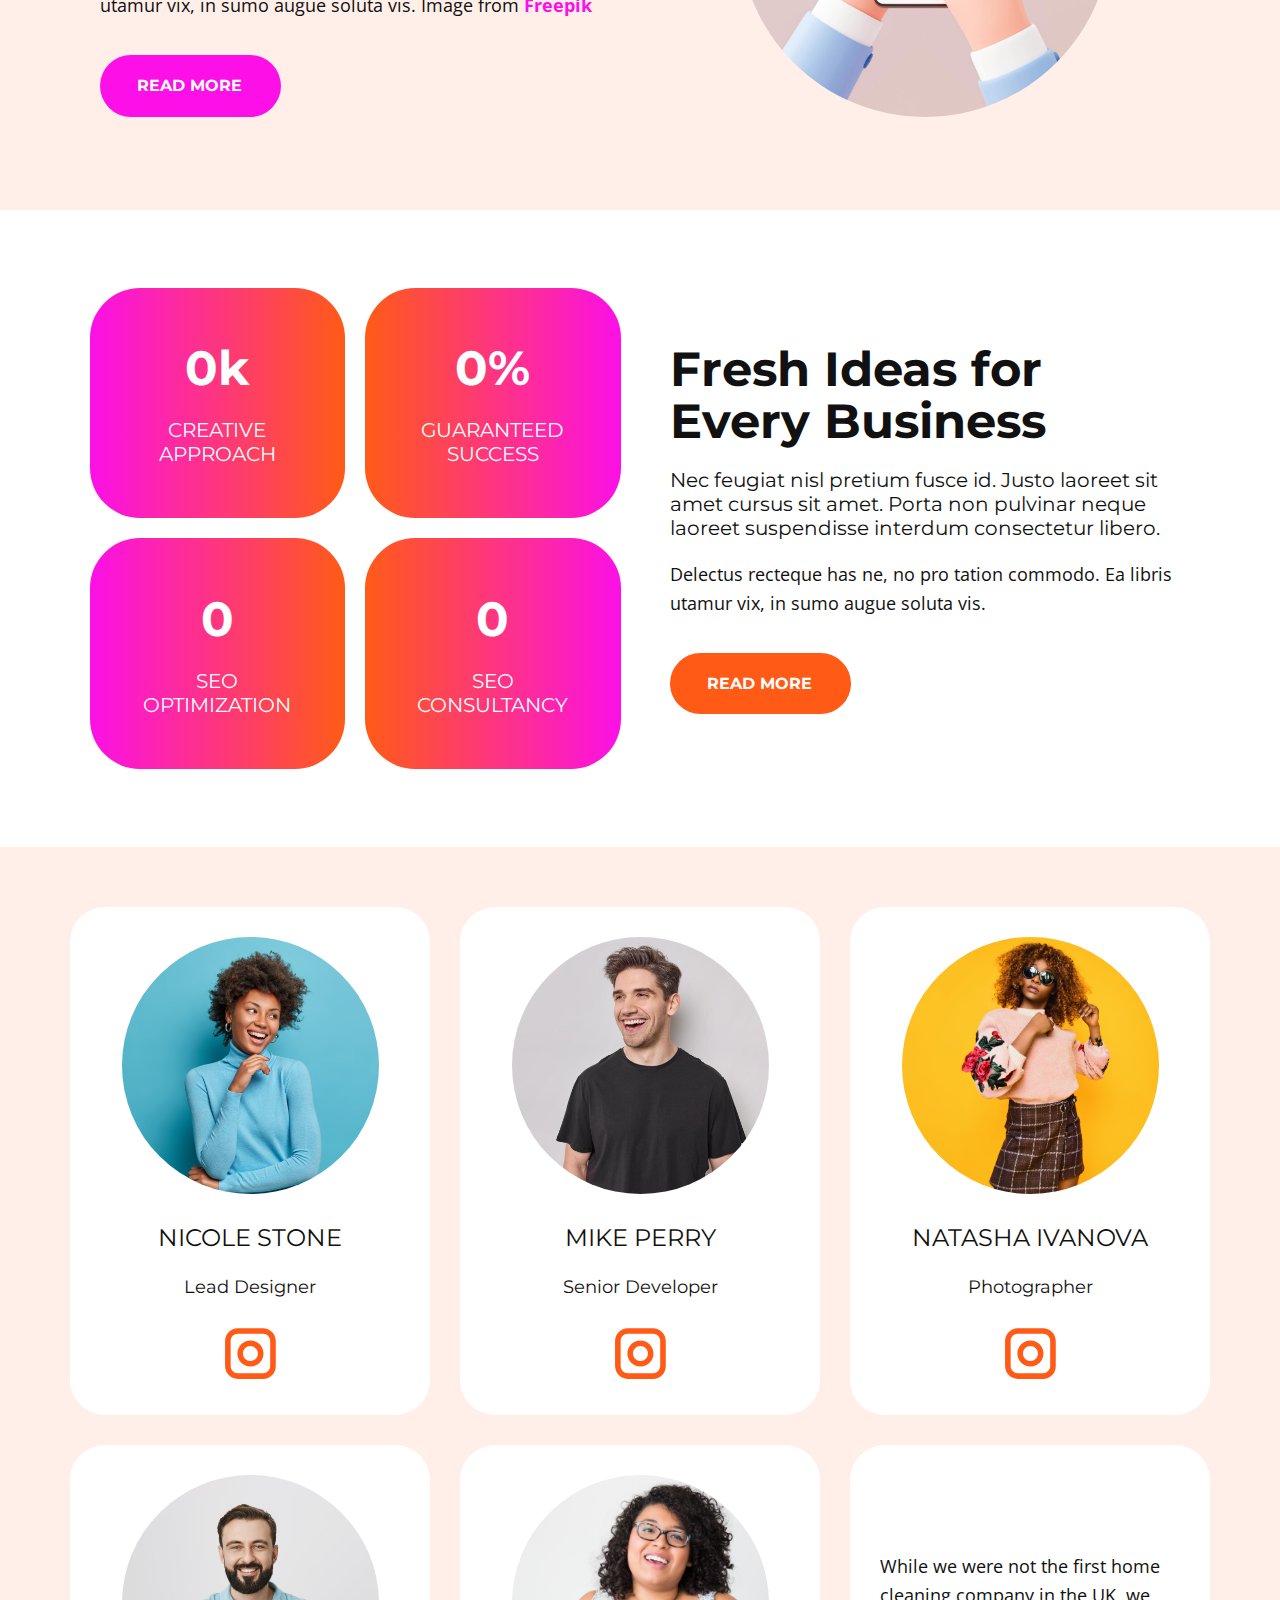
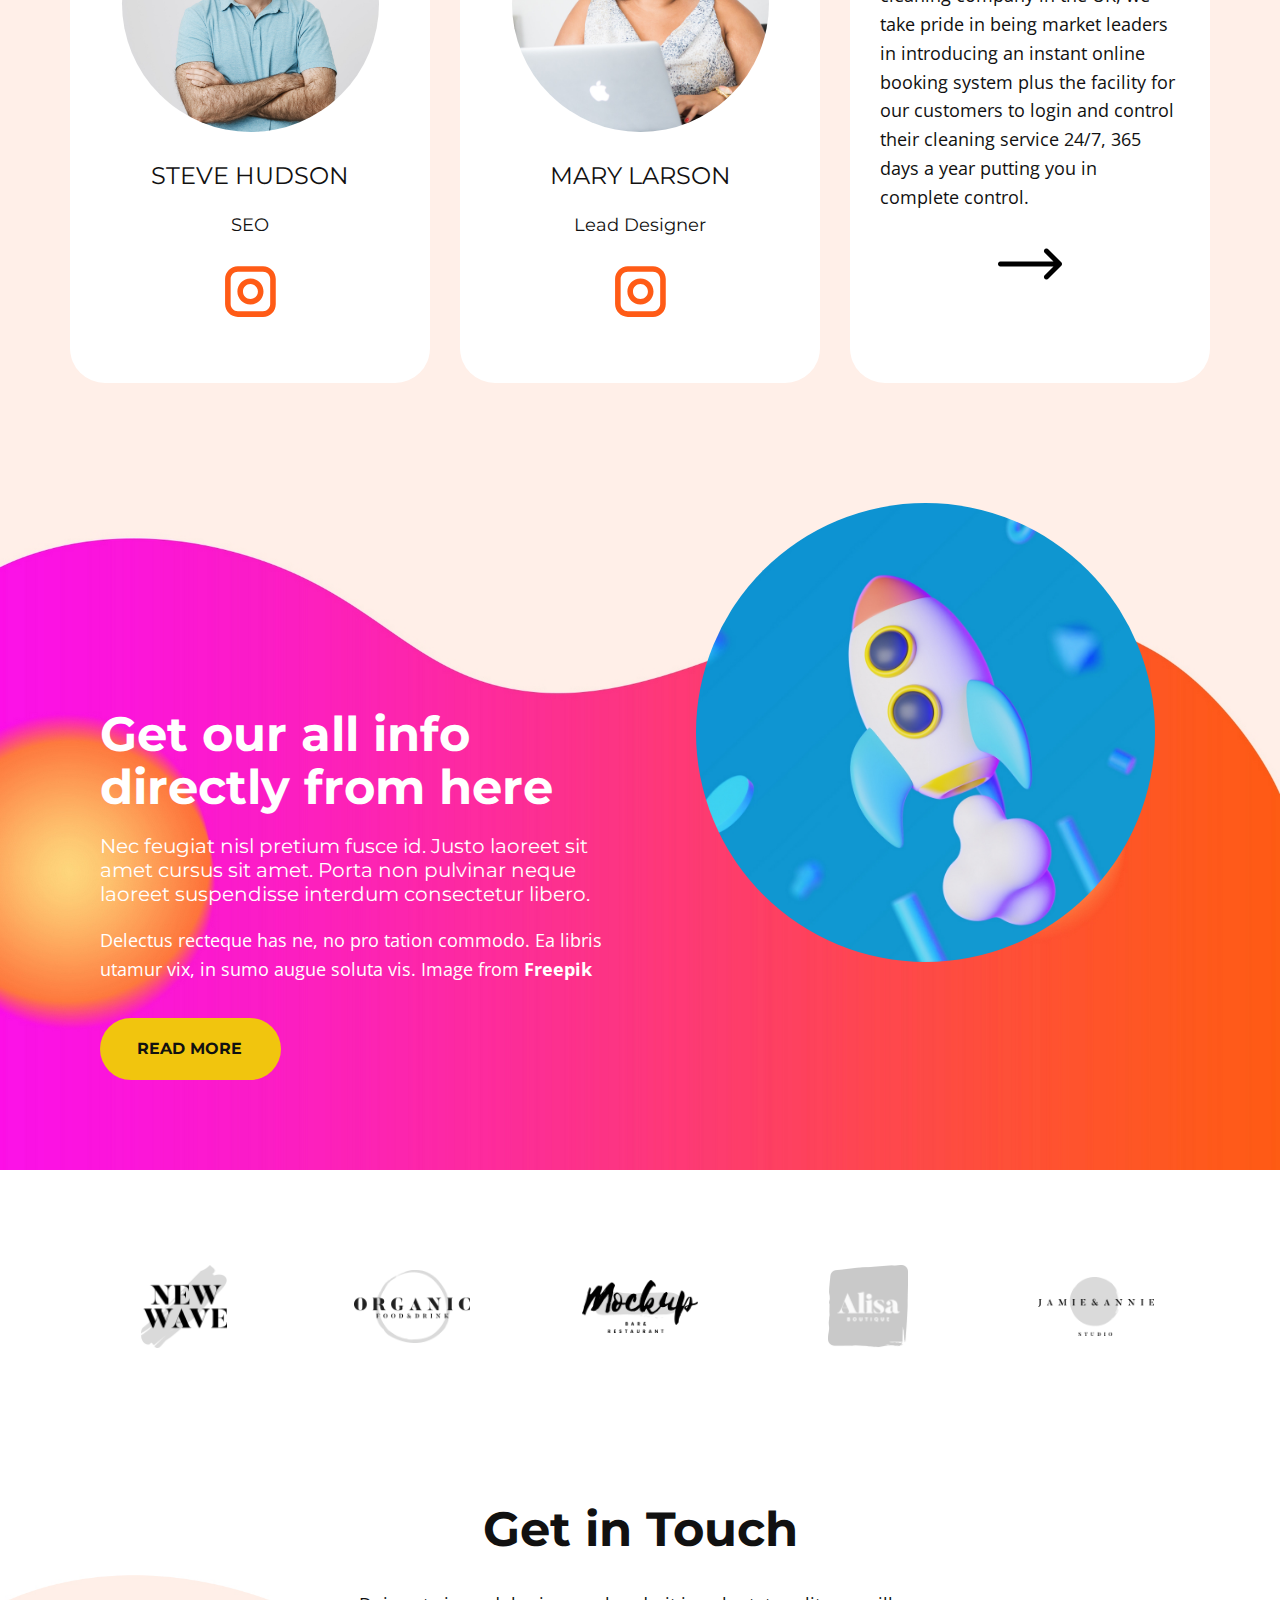
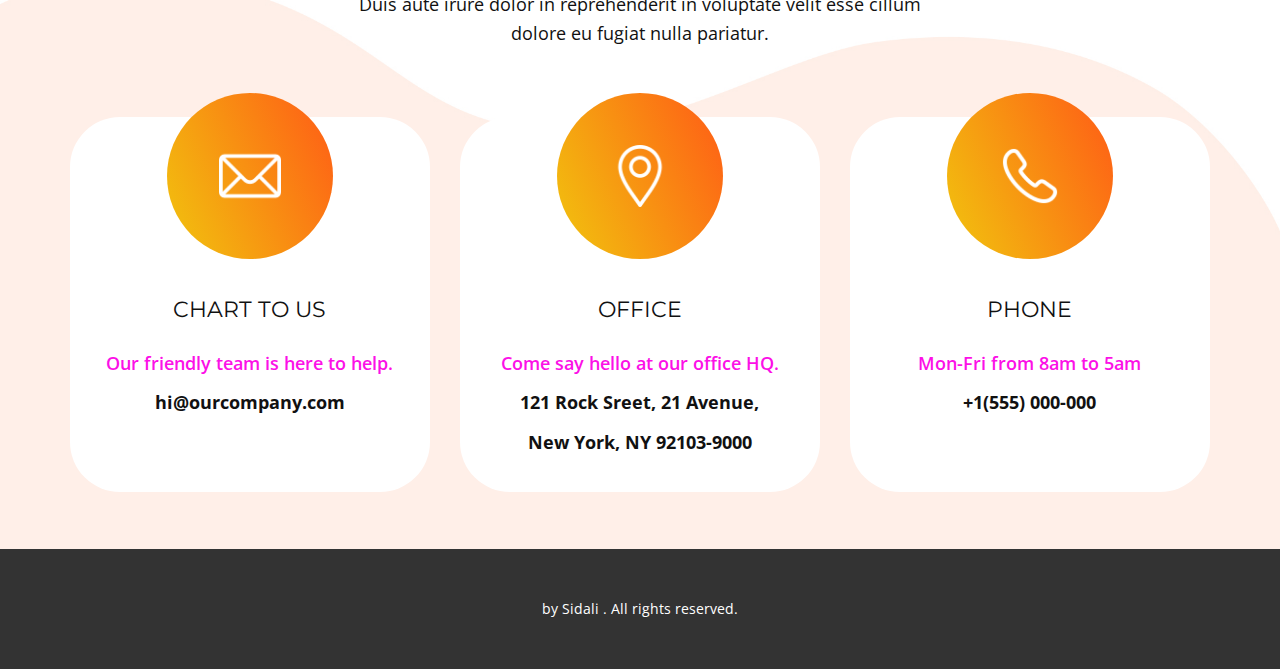
==== commit 21541d50: "About.html" ====
--- a/About.html
+++ b/About.html
@@ -412,18 +412,8 @@
       </div>
     </section>
     
-    
-    
-    <footer class="u-align-center u-clearfix u-container-align-center u-footer u-grey-80 u-footer" id="sec-2d1f"><div class="u-clearfix u-sheet u-sheet-1">
-        <p class="u-small-text u-text u-text-variant u-text-1">Sample text. Click to select the Text Element.</p>
+ <footer class="u-align-center u-clearfix u-container-align-center u-footer u-grey-80 u-footer" id="sec-2d1f"><div class="u-clearfix u-sheet u-sheet-1">
+        <p class="u-small-text u-text u-text-variant u-text-1">by Sidali . All rights reserved.</p>
       </div></footer>
-    <section class="u-backlink u-clearfix u-grey-80">
-      <p class="u-text">
-        <span>This site was created with the </span>
-        <a class="u-link" href="https://nicepage.com/" target="_blank" rel="nofollow">
-          <span>Nicepage</span>
-        </a>
-      </p>
-    </section>
   
-</body></html>+</body></html>
